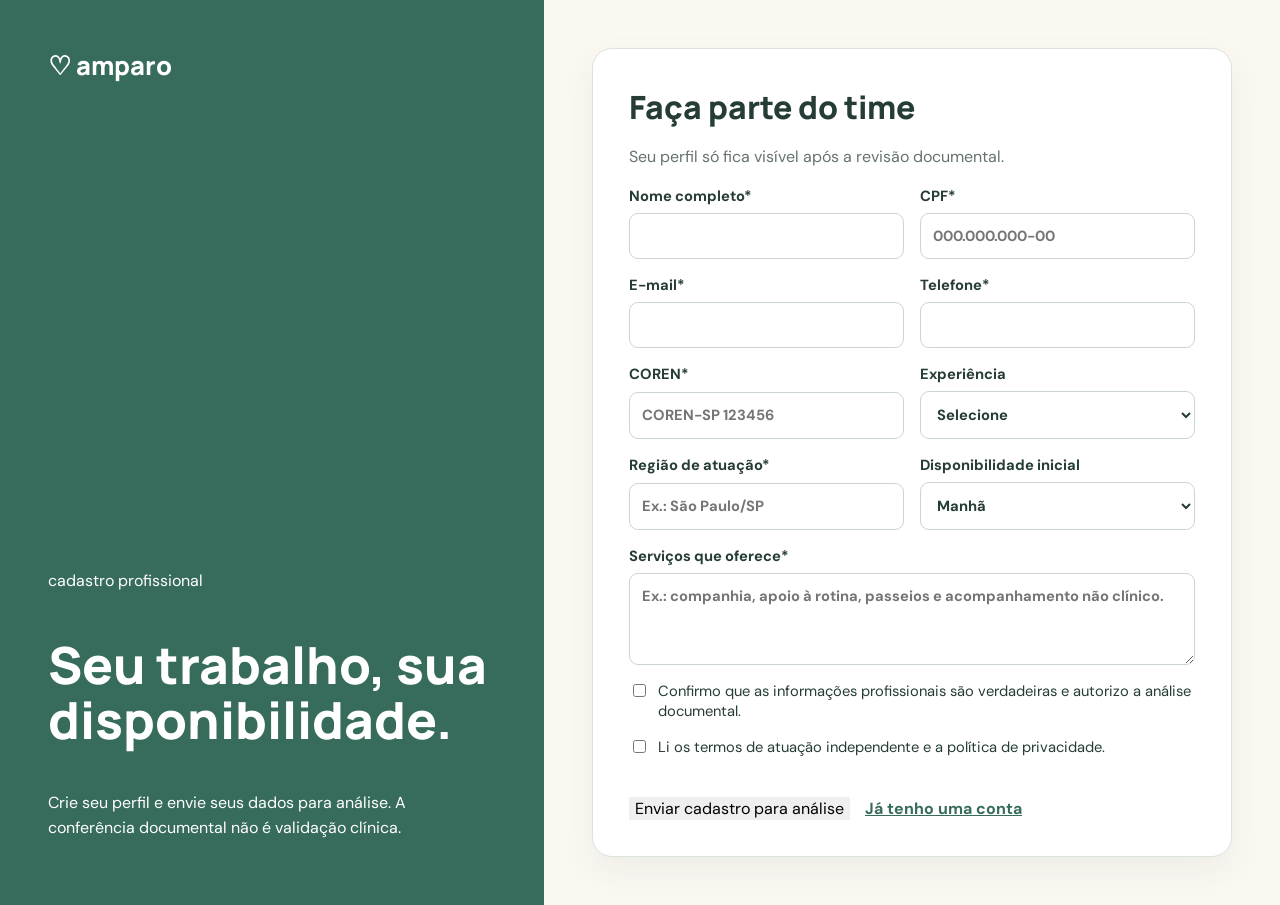
==== pages/cadastro-cuidador.html @ fdaa674f "backend/cadastros/login/cursos/certificados/ebook" ====
<!doctype html>
<html lang="pt-BR">

<head>
    <meta charset="utf-8">
    <meta name="viewport" content="width=device-width,initial-scale=1">
    <title>Cadastro profissional | Amparo</title>
    <link rel="preconnect" href="https://fonts.googleapis.com">
    <link rel="preconnect" href="https://fonts.gstatic.com" crossorigin>
    <link
        href="https://fonts.googleapis.com/css2?family=DM+Sans:wght@400;500;600;700&family=Manrope:wght@600;700;800&display=swap"
        rel="stylesheet">
    <link rel="stylesheet" href="../style/core.css">
    <link rel="stylesheet" href="../style/acesso.css">
</head>

<body>
    <div class="access-shell">
        <aside class="access-aside"><a class="brand" href="../index.html">♡ amparo</a>
            <div>
                <p>cadastro profissional</p>
                <h1>Seu trabalho, sua disponibilidade.</h1>
                <p>Crie seu perfil e envie seus dados para análise. A conferência documental não é validação clínica.
                </p>
            </div>
        </aside>
        <main class="access-main">
            <section class="access-card">
                <h2>Faça parte do time</h2>
                <p>Seu perfil só fica visível após a revisão documental.</p>
                <form data-registration-form class="form-grid"><label>Nome completo*<input required
                            autocomplete="name"></label><label>CPF*<input required inputmode="numeric"
                            placeholder="000.000.000-00"></label><label>E-mail*<input required
                            type="email"></label><label>Telefone*<input required type="tel"></label><label>COREN*<input
                            required placeholder="COREN-SP 123456"></label><label>Experiência<select required>
                            <option value="">Selecione</option>
                            <option>Até 1 ano</option>
                            <option>2 a 5 anos</option>
                            <option>Mais de 5 anos</option>
                        </select></label><label>Região de atuação*<input required
                            placeholder="Ex.: São Paulo/SP"></label><label>Disponibilidade inicial<select required>
                            <option>Manhã</option>
                            <option>Tarde</option>
                            <option>Noite</option>
                            <option>Variável</option>
                        </select></label><label class="full">Serviços que oferece*<textarea required
                            placeholder="Ex.: companhia, apoio à rotina, passeios e acompanhamento não clínico."></textarea></label><label
                        class="checkbox full"><input required type="checkbox">Confirmo que as informações profissionais
                        são verdadeiras e autorizo a análise documental.</label><label class="checkbox full"><input
                            required type="checkbox">Li os termos de atuação independente e a política de
                        privacidade.</label>
                    <div class="full submit-row"><button class="button" type="submit">Enviar cadastro para
                            análise</button><a href="login.html">Já tenho uma conta</a></div>
                </form>
            </section>
        </main>
    </div>
    <script src="../js/acesso.js"></script>
</body>

</html>
---- style/core.css ----
/* Base compartilhada: carregado por todas as telas antes do CSS específico. */
:root {
  color-scheme: light;
  --focus-ring: #0d6577;
}

*,
*::before,
*::after {
  box-sizing: border-box;
}

html {
  scroll-behavior: smooth;
}

button,
input,
select,
textarea {
  font: inherit;
}

button:not(:disabled),
[role="button"]:not([aria-disabled="true"]) {
  cursor: pointer;
}

button:disabled {
  cursor: not-allowed;
  opacity: .55;
}

:focus-visible {
  outline: 3px solid var(--focus-ring);
  outline-offset: 3px;
}

.skip-link {
  position: fixed;
  z-index: 100;
  top: 12px;
  left: 12px;
  padding: 10px 14px;
  border-radius: 6px;
  background: #083d4d;
  color: #fff;
  font: 700 13px Arial, sans-serif;
  transform: translateY(-160%);
  transition: transform .18s ease;
}

.skip-link:focus {
  transform: translateY(0);
}

[hidden] {
  display: none !important;
}

@media (prefers-reduced-motion: reduce) {

  *,
  *::before,
  *::after {
    scroll-behavior: auto !important;
    transition-duration: .01ms !important;
    animation-duration: .01ms !important;
    animation-iteration-count: 1 !important;
  }
}
---- style/acesso.css ----
:root {
    --ink: #263c37;
    --green: #376c5d;
    --cream: #fbf8f2;
    --line: #dbe3dc;
    --muted: #64736e
}

body {
    margin: 0;
    background: var(--cream);
    color: var(--ink);
    font-family: 'DM Sans', sans-serif
}

.access-shell {
    min-height: 100vh;
    display: grid;
    grid-template-columns: minmax(280px, .85fr) minmax(0, 1.15fr)
}

.access-aside {
    padding: 48px;
    display: flex;
    flex-direction: column;
    justify-content: space-between;
    background: #376c5d;
    color: #fff
}

.brand {
    color: inherit;
    text-decoration: none;
    font: 800 1.6rem Manrope, sans-serif
}

.access-aside h1 {
    font: 800 clamp(2rem, 4vw, 3.5rem)/1.08 Manrope, sans-serif;
    max-width: 560px
}

.access-aside p {
    max-width: 460px;
    line-height: 1.6
}

.access-main {
    padding: 48px;
    display: grid;
    place-items: center
}

.access-card {
    width: min(100%, 650px);
    background: #fff;
    border: 1px solid var(--line);
    padding: 36px;
    border-radius: 20px;
    box-shadow: 0 14px 35px #263c3710
}

.access-card h2 {
    font: 800 2rem Manrope, sans-serif;
    margin: 0 0 8px
}

.access-card>p {
    color: var(--muted);
    line-height: 1.55
}

.role-switch {
    display: flex;
    gap: 8px;
    background: #edf3ef;
    padding: 5px;
    border-radius: 12px;
    margin: 24px 0
}

.role-switch button {
    border: 0;
    background: transparent;
    padding: 12px;
    flex: 1;
    border-radius: 8px;
    color: var(--ink);
    font-weight: 700;
    cursor: pointer
}

.role-switch button.active {
    background: #fff;
    box-shadow: 0 2px 7px #263c3318;
    color: var(--green)
}

.form-grid {
    display: grid;
    grid-template-columns: 1fr 1fr;
    gap: 16px
}

.full {
    grid-column: 1/-1
}

label {
    display: grid;
    gap: 7px;
    font-weight: 700;
    font-size: .92rem
}

input,
select,
textarea {
    font: inherit;
    padding: 12px;
    border: 1px solid #cbd7ce;
    border-radius: 9px;
    color: var(--ink);
    background: #fff
}

textarea {
    resize: vertical;
    min-height: 92px
}

.checkbox {
    display: flex;
    align-items: flex-start;
    gap: 9px;
    font-weight: 400
}

.checkbox input {
    margin-top: 3px
}

.submit-row {
    display: flex;
    align-items: center;
    gap: 15px;
    margin-top: 24px
}

.button {
    border: 0;
    cursor: pointer
}

.notice {
    padding: 12px;
    background: #eff7f1;
    color: #315f51;
    border-radius: 9px;
    font-size: .9rem
}

.error {
    color: #a13838;
    min-height: 1.2rem
}

.access-card a {
    color: var(--green);
    font-weight: 700
}

@media(max-width:780px) {
    .access-shell {
        grid-template-columns: 1fr
    }

    .access-aside {
        padding: 28px;
        gap: 28px
    }

    .access-main {
        padding: 28px 18px
    }

    .access-card {
        padding: 25px
    }

    .form-grid {
        grid-template-columns: 1fr
    }
}
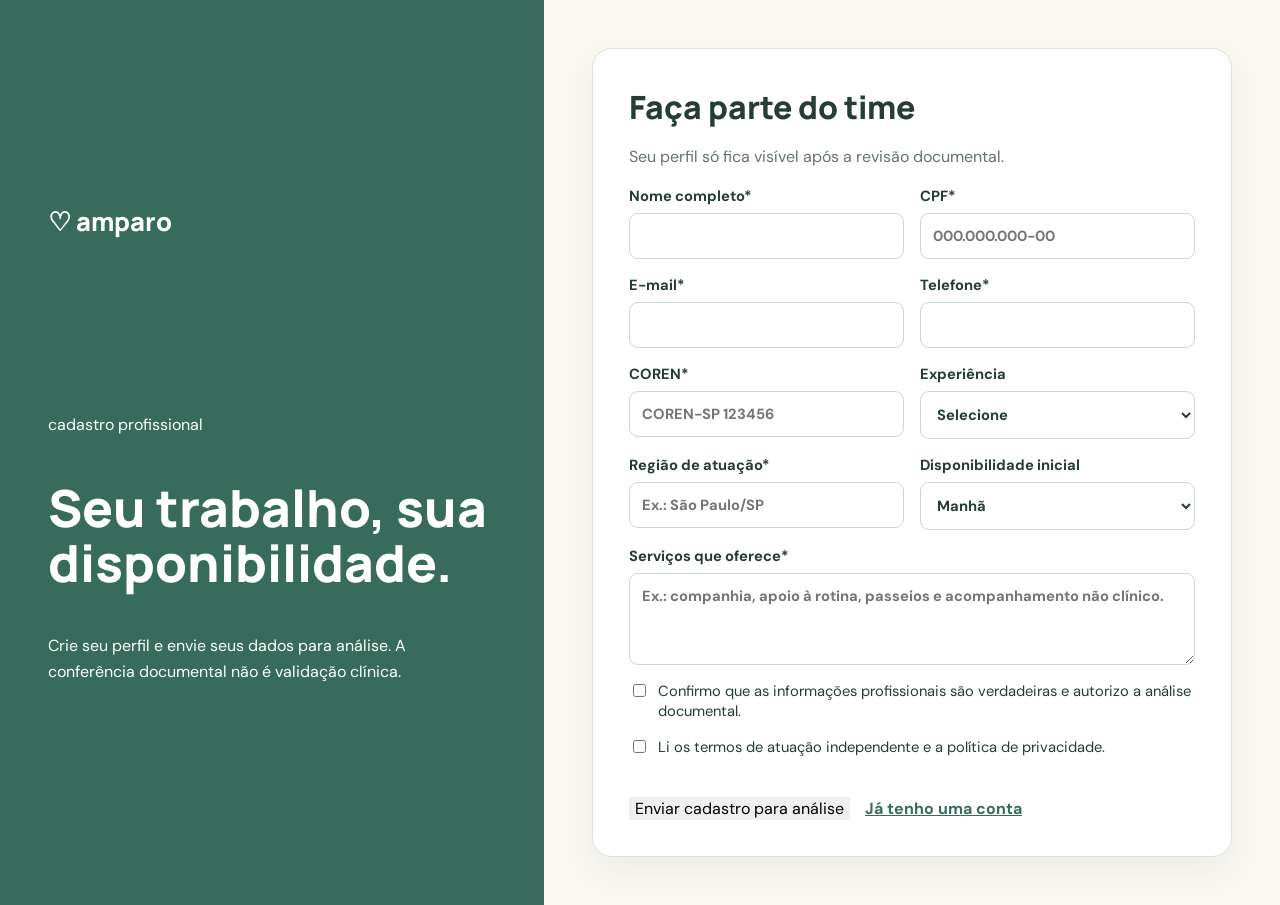
==== commit 35049ed3: "icon" ====
--- a/pages/cadastro-cuidador.html
+++ b/pages/cadastro-cuidador.html
@@ -12,6 +12,7 @@
         rel="stylesheet">
     <link rel="stylesheet" href="../style/core.css">
     <link rel="stylesheet" href="../style/acesso.css">
+    <link rel="shortcut icon" href="../img/icon.svg" type="image/x-icon">
 </head>
 
 <body>
--- a/style/acesso.css
+++ b/style/acesso.css
@@ -23,7 +23,7 @@
     padding: 48px;
     display: flex;
     flex-direction: column;
-    justify-content: space-between;
+    justify-content: space-evenly;
     background: #376c5d;
     color: #fff
 }
@@ -67,6 +67,16 @@
 .access-card>p {
     color: var(--muted);
     line-height: 1.55
+}
+
+.registration-choice {
+    padding: 13px 15px;
+    border-left: 4px solid var(--green);
+    border-radius: 8px;
+    background: #edf5ef;
+    color: #194b3d !important;
+    font-weight: 700;
+    font-size: 1rem
 }
 
 .role-switch {
@@ -98,7 +108,8 @@
 .form-grid {
     display: grid;
     grid-template-columns: 1fr 1fr;
-    gap: 16px
+    gap: 16px;
+    align-items: start
 }
 
 .full {
@@ -169,7 +180,18 @@
     font-weight: 700
 }
 
+.care-choice-grid { display:grid; grid-template-columns:repeat(2,minmax(0,1fr)); gap:16px; margin:24px 0 }
+.care-choice { display:flex; flex-direction:column; align-items:flex-start; gap:10px; min-height:170px; padding:22px; border:2px solid var(--line); border-radius:16px; background:#fff; color:var(--ink); text-align:left }
+.care-choice:hover { border-color:var(--green) }
+.care-choice span { font-size:2rem; color:var(--green) }
+.care-choice strong { font-size:1.3rem }
+.care-choice small { font-size:1rem; line-height:1.4 }
+.access-back { min-height:48px; padding:10px 18px; border:1px solid var(--green); border-radius:9px; background:#fff; color:var(--green); font-weight:700; margin-bottom:18px }
+#registration-step .submit-row .button { min-height:52px; padding:14px 28px; font-size:1.1rem }
+#registration-step label { font-size:1rem }
+
 @media(max-width:780px) {
+    .care-choice-grid { grid-template-columns:1fr }
     .access-shell {
         grid-template-columns: 1fr
     }
@@ -190,4 +212,4 @@
     .form-grid {
         grid-template-columns: 1fr
     }
-}+}
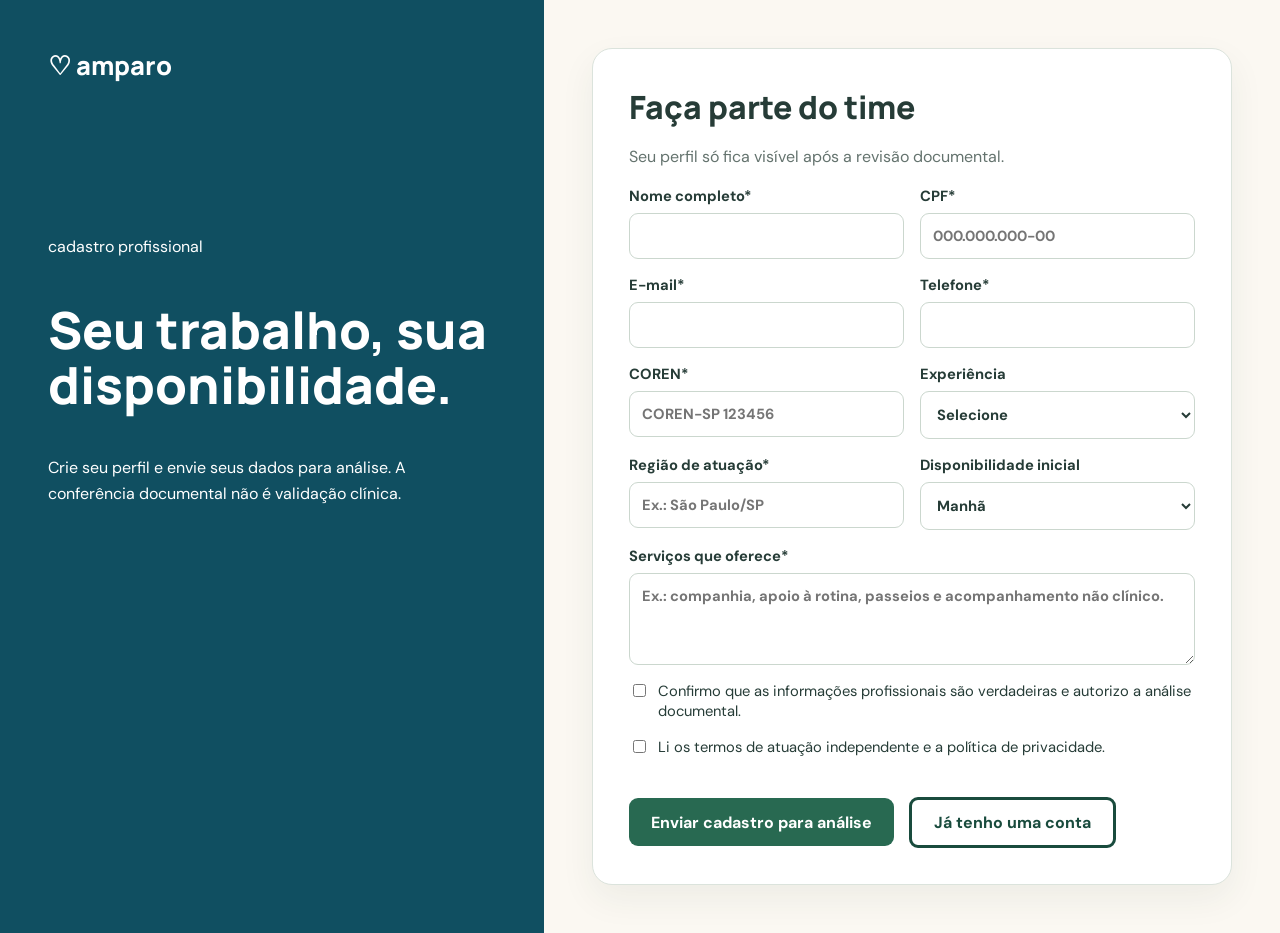
==== commit c28338e3: "att visual" ====
--- a/pages/cadastro-cuidador.html
+++ b/pages/cadastro-cuidador.html
@@ -50,8 +50,12 @@
                         são verdadeiras e autorizo a análise documental.</label><label class="checkbox full"><input
                             required type="checkbox">Li os termos de atuação independente e a política de
                         privacidade.</label>
-                    <div class="full submit-row"><button class="button" type="submit">Enviar cadastro para
-                            análise</button><a href="login.html">Já tenho uma conta</a></div>
+                    <div class="full submit-row">
+                        <button class="button" type="submit">Enviar cadastro para análise</button>
+                        <a href="login.html">
+                            <button class="button-2"> Já tenho uma conta</button>
+                        </a>
+                    </div>
                 </form>
             </section>
         </main>
--- a/style/acesso.css
+++ b/style/acesso.css
@@ -23,8 +23,8 @@
     padding: 48px;
     display: flex;
     flex-direction: column;
-    justify-content: space-evenly;
-    background: #376c5d;
+    gap: 15vh;
+    background: #104f61;
     color: #fff
 }
 
@@ -159,7 +159,29 @@
 
 .button {
     border: 0;
-    cursor: pointer
+    cursor: pointer;
+    min-height: 48px;
+    padding: 12px 22px;
+    border-radius: 9px;
+    background: #286951;
+    color: #fff;
+    font-weight: 700
+}
+
+.button-2 {
+    border: 0;
+    cursor: pointer;
+    min-height: 48px;
+    padding: 12px 22px;
+    border-radius: 9px;
+    background: transparent;
+    color: #194b3d;
+    border: 3px solid #194b3d;
+    font-weight: 700;
+}
+
+.full a,.submit-row a{
+    text-decoration: none;
 }
 
 .notice {
